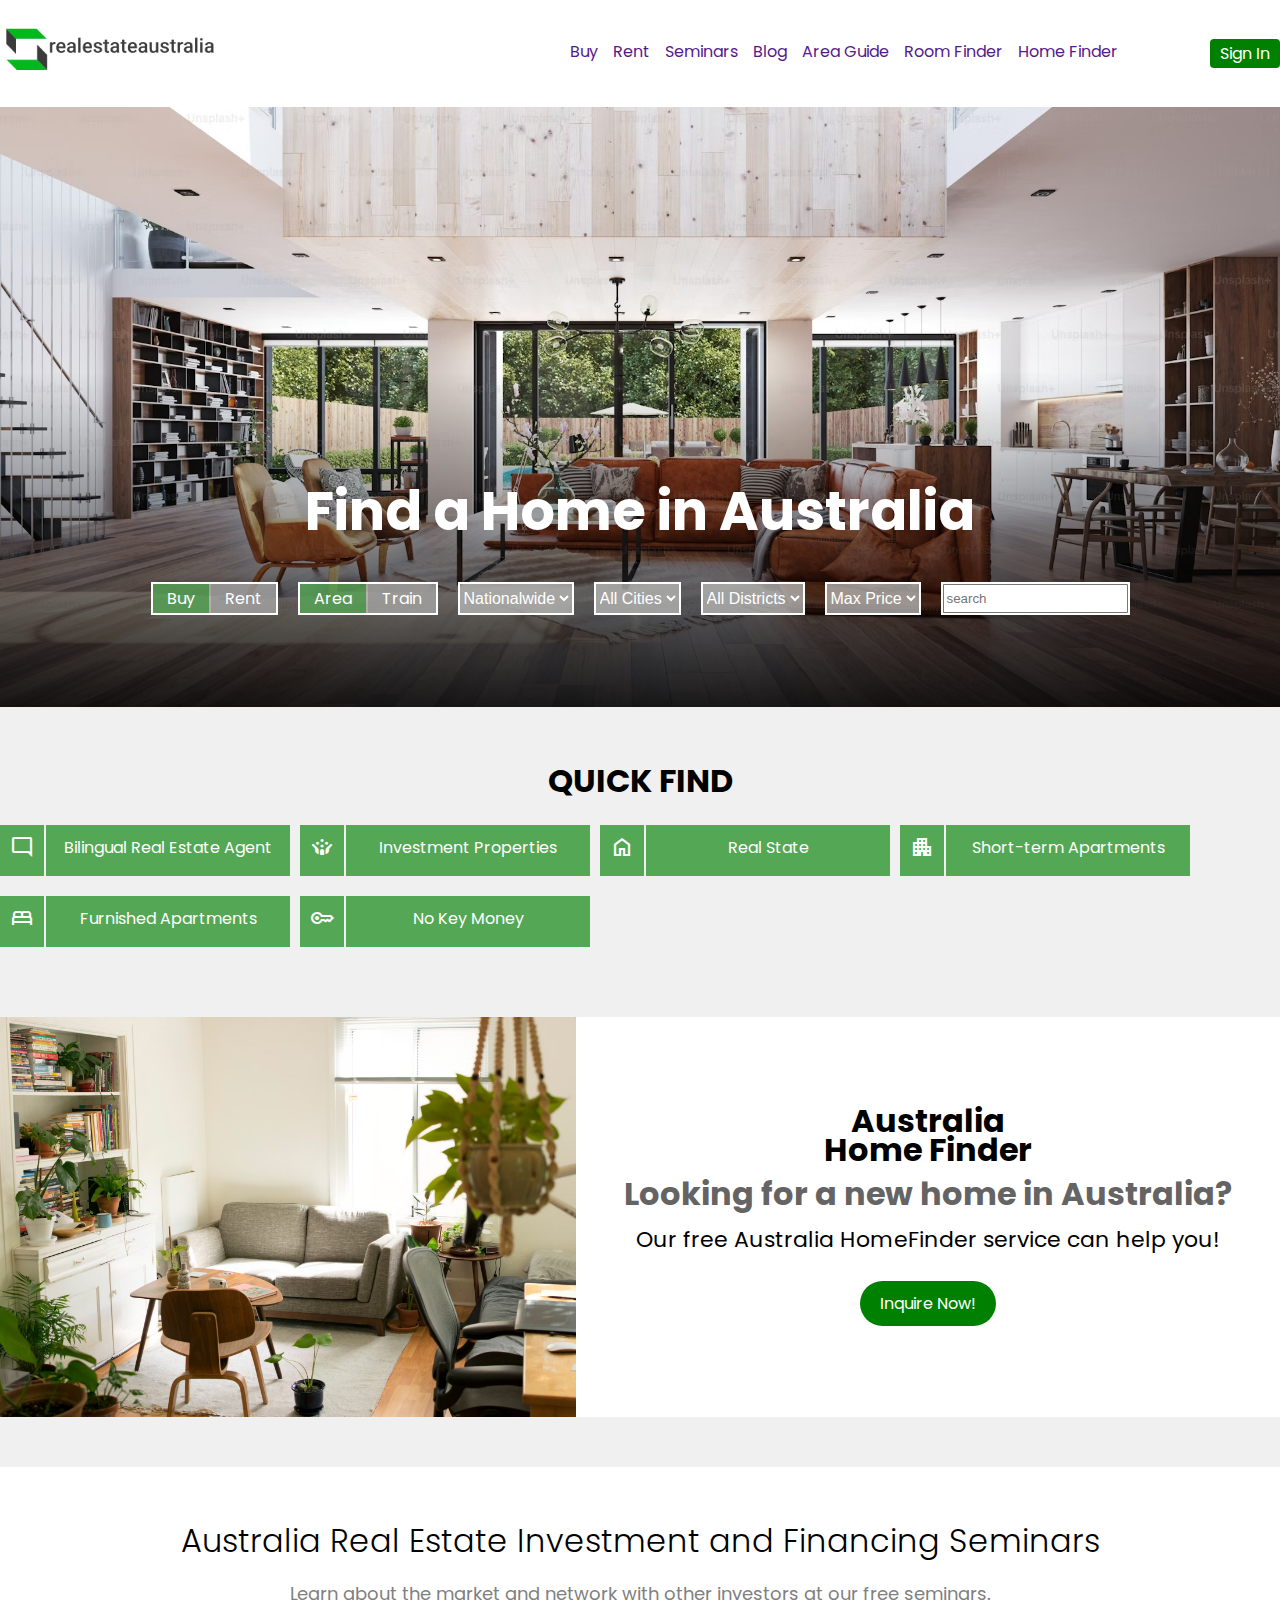
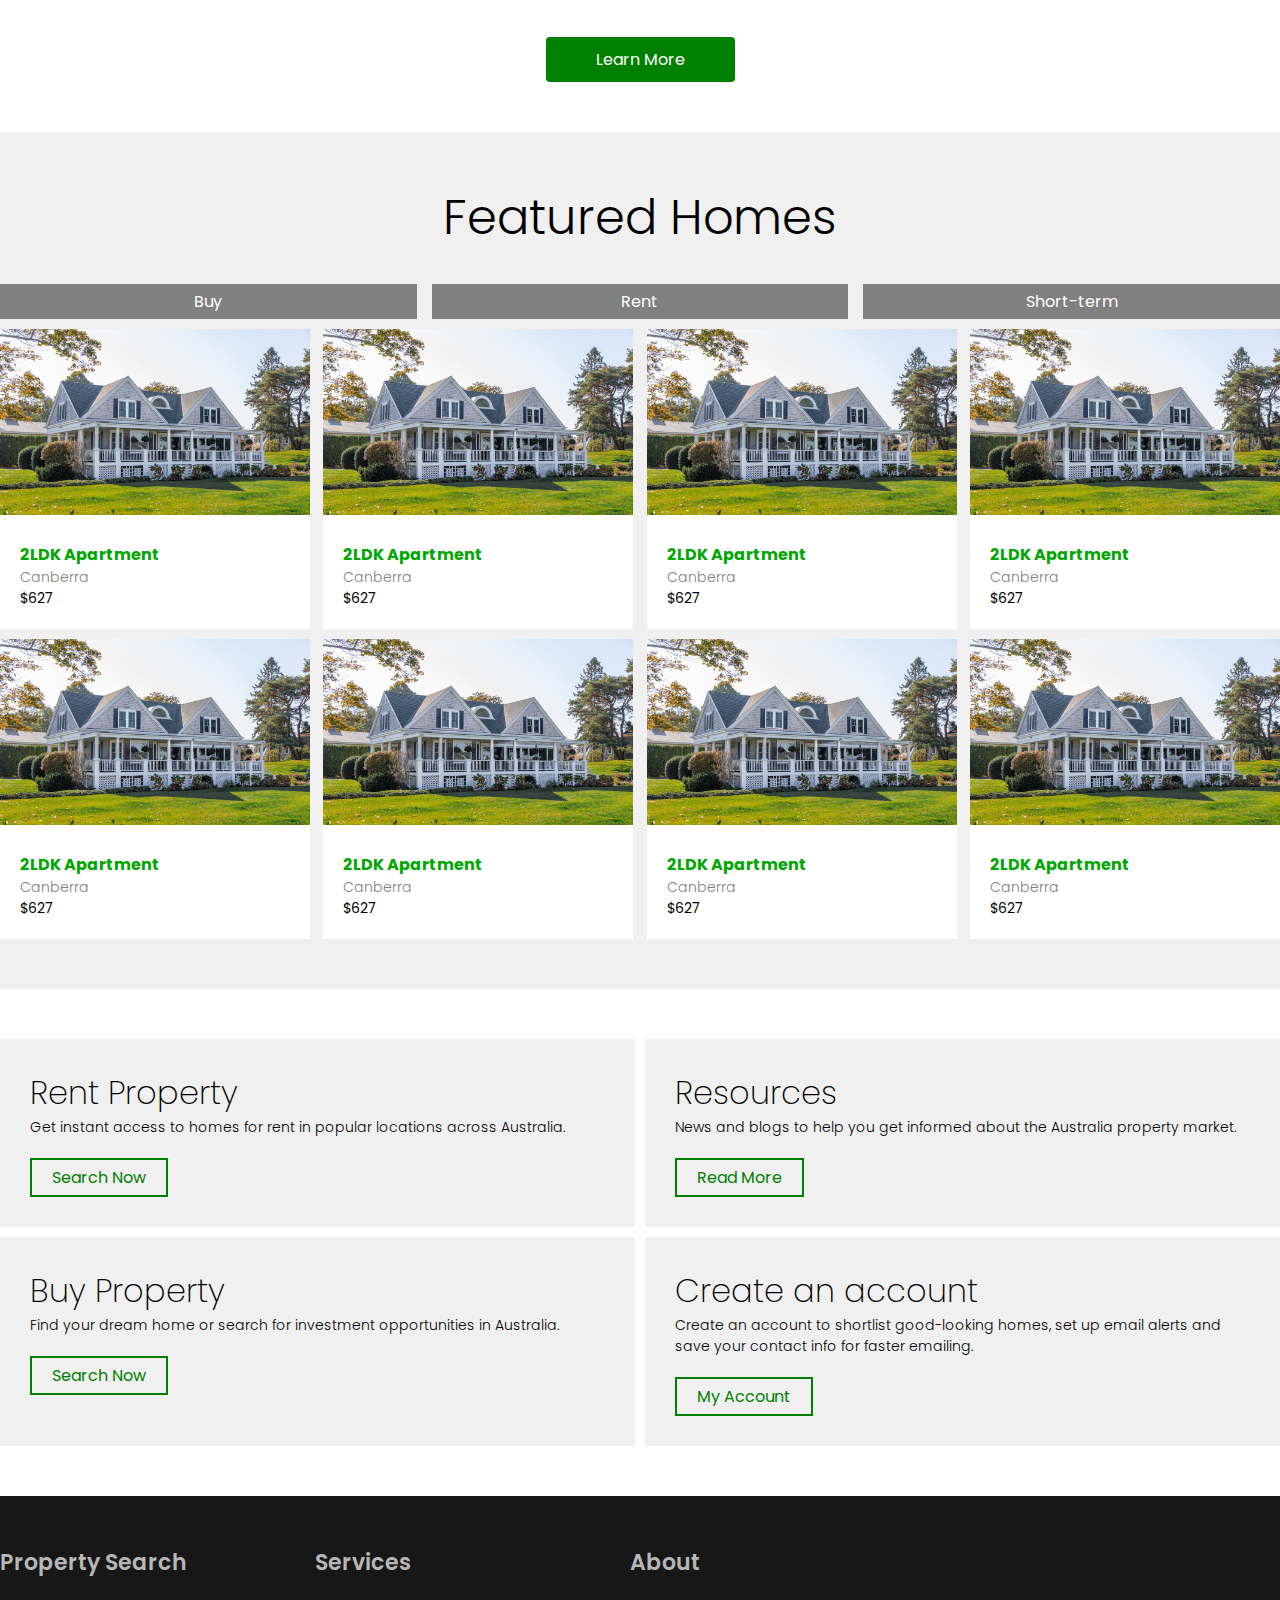
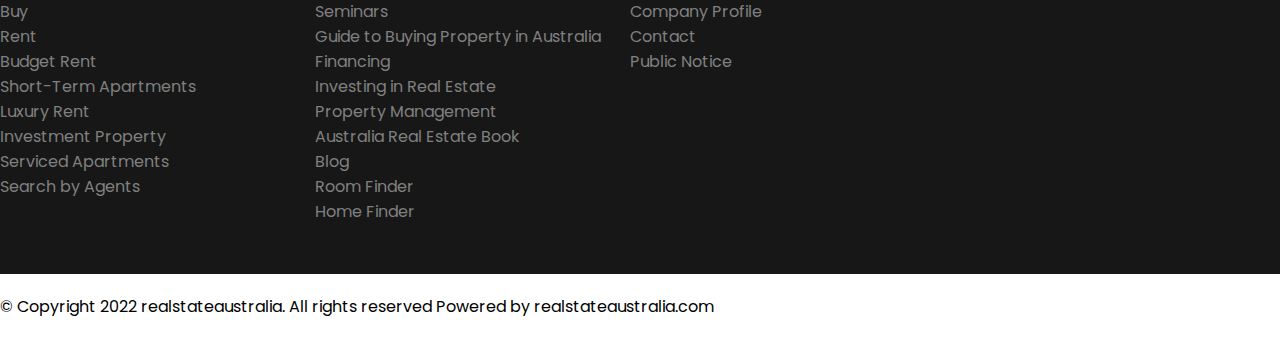
==== HTML/index.html @ 5c43f2e5 "first commit" ====
<!DOCTYPE html>
<html lang="en">
  <head>
    <meta charset="UTF-8" />
    <meta name="viewport" content="width=device-width, initial-scale=1.0" />
    <title>Document</title>
    <link rel="stylesheet" href="../CSS/style.css" />
    <link
      rel="stylesheet"
      href="https://fonts.googleapis.com/css2?family=Material+Symbols+Outlined:opsz,wght,FILL,GRAD@24,400,0,0"
    />
  </head>

  <body>
    <header>
      <nav class="container main-nav">
        <div class="main-logo">
          <img src="../IMAGE/logo.png" alt="realstateaustralia" />
        </div>
        <div class="nav-items">
          <ul>
            <li class="nav-item"><a href="">Buy</a></li>
            <li class="nav-item"><a href="">Rent</a></li>
            <li class="nav-item"><a href="">Seminars</a></li>
            <li class="nav-item"><a href="">Blog</a></li>
            <li class="nav-item"><a href="">Area Guide</a></li>
            <li class="nav-item"><a href="">Room Finder</a></li>
            <li class="nav-item"><a href="">Home Finder</a></li>
          </ul>
          <div class="signin">
            <a href="">Sign In</a>
          </div>
        </div>
        <div class="menu">
          <span class="material-symbols-outlined"> menu </span>
        </div>
      </nav>
    </header>
    <main>
      <section>
        <div class="hero">
          <div class="hero-bg">
            <img src="../IMAGE/herobg.jpg" alt="" />
          </div>
          <div class="hero-content">
            <div class="container">
              <div class="hero-title">
                <h2>Find a Home in Australia</h2>
              </div>
              <div class="hero-form">
                <div class="hero-btn">
                  <div class="btn-left">Buy</div>
                  <div class="btn-right">Rent</div>
                </div>
                <div class="hero-btn">
                  <div class="btn-left">Area</div>
                  <div class="btn-right">Train</div>
                </div>
                <div class="hero-btn">
                  <select name="" id="">
                    <option value="Nationalwide">Nationalwide</option>
                  </select>
                </div>
                <div class="hero-btn">
                  <select name="" id="">
                    <option value="All Cities">All Cities</option>
                  </select>
                </div>
                <div class="hero-btn">
                  <select name="" id="">
                    <option value="All Districts">All Districts</option>
                  </select>
                </div>
                <div class="hero-btn">
                  <select name="" id="">
                    <option value="Max Price">Max Price</option>
                  </select>
                </div>
                <div class="hero-btn">
                  <input type="search" placeholder="search" />
                </div>
              </div>
            </div>
          </div>
        </div>
      </section>

      <section>
        <div class="quick-find">
          <div class="container">
            <h2 class="heading">quick find</h2>
            <div class="row">
              <div class="qf-cards">
                <div class="q-icon">
                  <span class="material-symbols-outlined"> mode_comment </span>
                </div>
                <div class="q-title">Bilingual Real Estate Agent</div>
              </div>
              <div class="qf-cards">
                <div class="q-icon">
                  <span class="material-symbols-outlined"> crowdsource </span>
                </div>
                <div class="q-title">Investment Properties</div>
              </div>
              <div class="qf-cards">
                <div class="q-icon">
                  <span class="material-symbols-outlined"> home </span>
                </div>
                <div class="q-title">Real State</div>
              </div>
              <div class="qf-cards">
                <div class="q-icon">
                  <span class="material-symbols-outlined"> apartment </span>
                </div>
                <div class="q-title">Short-term Apartments</div>
              </div>
            </div>
            <div class="row">
              <div class="qf-cards">
                <div class="q-icon">
                  <span class="material-symbols-outlined"> bed </span>
                </div>
                <div class="q-title">Furnished Apartments</div>
              </div>
              <div class="qf-cards">
                <div class="q-icon">
                  <span class="material-symbols-outlined"> key </span>
                </div>
                <div class="q-title">No Key Money</div>
              </div>
            </div>
            <div class="row">
              <div class="q-card">
                <div class="q-card-left">
                  <img src="../IMAGE/qcard.jpg" alt="" />
                </div>
                <div class="q-card-right">
                  <h3>
                    Australia <br />
                    Home Finder
                  </h3>
                  <h4>Looking for a new home in Australia?</h4>
                  <p>Our free Australia HomeFinder service can help you!</p>
                  <a href="">Inquire Now!</a>
                </div>
              </div>
            </div>
          </div>
        </div>
      </section>

      <section>
        <div class="container learn">
          <p>Australia Real Estate Investment and Financing Seminars</p>
          <p>
            Learn about the market and network with other investors at our free
            seminars.
          </p>
          <a href="">Learn More</a>
        </div>
      </section>

      <section>
        <div class="fh-cards">
          <div class="container">
            <p class="title">Featured Homes</p>

            <div class="row tab">
              <div class="card">
                <p>Buy</p>
              </div>
              <div class="card">
                <p>Rent</p>
              </div>
              <div class="card">
                <p>Short-term</p>
              </div>
            </div>
            <div class="row cards">
              <div class="property-body">
                <img src="../IMAGE/feature.jpg" alt="" />
                <div class="content">
                  <p>2LDK Apartment</p>
                  <p>Canberra</p>
                  <p>$627</p>
                </div>
              </div>
              <div class="property-body">
                <img src="../IMAGE/feature.jpg" alt="" />
                <div class="content">
                  <p>2LDK Apartment</p>
                  <p>Canberra</p>
                  <p>$627</p>
                </div>
              </div>
              <div class="property-body">
                <img src="../IMAGE/feature.jpg" alt="" />
                <div class="content">
                  <p>2LDK Apartment</p>
                  <p>Canberra</p>
                  <p>$627</p>
                </div>
              </div>
              <div class="property-body">
                <img src="../IMAGE/feature.jpg" alt="" />
                <div class="content">
                  <p>2LDK Apartment</p>
                  <p>Canberra</p>
                  <p>$627</p>
                </div>
              </div>
            </div>
            <div class="row cards">
              <div class="property-body">
                <img src="../IMAGE/feature.jpg" alt="" />
                <div class="content">
                  <p>2LDK Apartment</p>
                  <p>Canberra</p>
                  <p>$627</p>
                </div>
              </div>
              <div class="property-body">
                <img src="../IMAGE/feature.jpg" alt="" />
                <div class="content">
                  <p>2LDK Apartment</p>
                  <p>Canberra</p>
                  <p>$627</p>
                </div>
              </div>
              <div class="property-body">
                <img src="../IMAGE/feature.jpg" alt="" />
                <div class="content">
                  <p>2LDK Apartment</p>
                  <p>Canberra</p>
                  <p>$627</p>
                </div>
              </div>
              <div class="property-body">
                <img src="../IMAGE/feature.jpg" alt="" />
                <div class="content">
                  <p>2LDK Apartment</p>
                  <p>Canberra</p>
                  <p>$627</p>
                </div>
              </div>
            </div>
          </div>
        </div>
      </section>

      <section>
        <div class="container infobox">
          <div class="row">
            <div class="info">
              <div class="content">
                <p>Rent Property</p>
                <p>
                  Get instant access to homes for rent in popular locations
                  across Australia.
                </p>
                <a href="">Search Now</a>
              </div>
            </div>
            <div class="info">
              <div class="content">
                <p>Resources</p>
                <p>
                  News and blogs to help you get informed about the Australia
                  property market.
                </p>
                <a href="">Read More</a>
              </div>
            </div>
          </div>
          <div class="row">
            <div class="info">
              <div class="content">
                <p>Buy Property</p>
                <p>
                  Find your dream home or search for investment opportunities in
                  Australia.
                </p>
                <a href="">Search Now</a>
              </div>
            </div>
            <div class="info">
              <div class="content">
                <p>Create an account</p>
                <p>
                  Create an account to shortlist good-looking homes, set up
                  email alerts and save your contact info for faster emailing.
                </p>
                <a href="">My Account</a>
              </div>
            </div>
          </div>
        </div>
      </section>
    </main>
    <footer>
      <div class="container">
        <div class="row">
          <div class="list">
            <p>Property Search</p>
            <ul>
              <li>Buy</li>
              <li>Rent</li>
              <li>Budget Rent</li>
              <li>Short-Term Apartments</li>
              <li>Luxury Rent</li>
              <li>Investment Property</li>
              <li>Serviced Apartments</li>
              <li>Search by Agents</li>
            </ul>
          </div>
          <div class="list">
            <p>Services</p>
            <ul>
              <li>Seminars</li>
              <li>Guide to Buying Property in Australia</li>
              <li>Financing</li>
              <li>Investing in Real Estate</li>
              <li>Property Management</li>
              <li>Australia Real Estate Book</li>
              <li>Blog</li>
              <li>Room Finder</li>
              <li>Home Finder</li>
            </ul>
          </div>
          <div class="list">
            <p>About</p>
            <ul>
              <li>Company Profile</li>
              <li>Contact</li>
              <li>Public Notice</li>
            </ul>
          </div>
        </div>
        
      </div>
      
    </footer>
    <div class="copyright">
        <p>© Copyright 2022 realstateaustralia. All rights reserved Powered by realstateaustralia.com</p>
    </div>
  </body>
</html>
---- CSS/style.css ----
@import url("https://fonts.googleapis.com/css2?family=Poppins:ital,wght@0,100;0,200;0,300;0,400;0,500;0,600;0,700;0,800;0,900;1,100;1,200;1,300;1,400;1,500;1,600;1,700;1,800;1,900&display=swap");

* {
  margin: 0;
  box-sizing: border-box;
}

body {
  font-family: Poppins, sans-serif;
}

.container {
  max-width: 1320px;
  margin: auto;
}

.row {
  display: flex;
  width: 100%;
  flex-wrap: nowrap;
  width: 100%;
}

.main-nav {
  display: flex;
  justify-content: space-between;
  align-items: center;
  padding: 25px 0;
}

.main-logo {
  width: 220px;
}
.nav-items {
  display: flex;
  width: 750px;
  justify-content: space-between;
}

.nav-items ul {
  display: flex;
  list-style: none;
  gap: 15px;
  color: gray;
}

a {
  text-decoration: none;
}

.signin {
  background-color: green;
  color: white;
  padding: 2px 10px;
  border-radius: 4px;
}

.signin a {
  color: white;
}

.menu {
  display: none;
}

.hero {
  height: 600px;
  position: relative;
  overflow: hidden;
}

.hero-bg {
  width: 100%;
  height: 100%;
}

img {
  width: 100%;
  height: 100%;
  object-fit: cover;
}

.hero-content {
  width: 100%;
  padding: 100px 0;
  position: absolute;
  left: 50%;
  bottom: -30%;
  transform: translate(-50%, -50%);
  background-image: linear-gradient(rgba(0, 0, 0, 0), rgba(0, 0, 0, 0.9));
}

.hero-content .container {
  display: flex;
  gap: 30px;
  flex-direction: column;
  justify-content: center;
  align-items: center;
}

.hero-title h2 {
  font-size: 54px;
  color: white;
}

.hero-btn {
  display: flex;
  width: max-content;
  background: rgba(255, 255, 255, 0.5);
  border: 2px solid white;
  gap: 2px;
}

.hero-btn select {
  border: 0;
  background-color: rgba(152, 151, 150, 0.5);
  color: white;
  font-size: 16px;
}

.hero-bg option {
  height: 100%;
}

.btn-left,
.btn-right {
  background-color: rgba(128, 128, 128, 0.5);
  padding: 2px 14px;
  color: white;
}

.btn-left {
  background-color: rgba(0, 128, 0, 0.5);
}

.hero-form {
  display: flex;
  gap: 20px;
}

/* quick-find */

.quick-find {
  text-align: center;
  background-color: #f0f0f0;
  padding: 50px 0;
}

.quick-find h2 {
  text-transform: uppercase;
  font-size: 32px;
  font-weight: light;
  margin-bottom: 20px;
}

.quick-find .row {
  gap: 10px;
  margin-top: 20px;
}

.qf-cards {
  width: calc(25% - 30px);
  display: flex;
  gap: 2px;
}

.qf-cards span {
  color: white;
}

.qf-cards .q-icon,
.qf-cards .q-title {
  background-color: rgba(0, 128, 0, 0.65);
  padding: 10px;
  transition: all 200ms ease-in-out;
}

.qf-cards .q-title {
  width: 100%;
  color: white;
}

.qf-cards:hover {
  cursor: pointer;
}

.qf-cards:hover .q-icon,
.qf-cards:hover .q-title {
  background-color: rgba(0, 128, 0, 0.8);
}

.q-card {
  display: flex;
  background-color: white;
  width: 100%;
  height: 400px;
  margin-top: 50px;
}

.q-card .q-card-left {
  width: 45%;
}
.q-card .q-card-right {
  width: 55%;
  display: flex;
  flex-direction: column;
  gap: 5px;
  align-items: center;
  justify-content: center;
}

.q-card-right h3 {
  font-size: 32px;
  line-height: 0.9;
}
.q-card-right h4 {
  font-size: 32px;
  color: rgb(100, 100, 100);
}
.q-card-right p {
  font-size: 22px;
}

.q-card-right a {
  background-color: green;
  padding: 10px 20px;
  border-radius: 100px;
  color: white;
  margin-top: 20px;
}

.q-card-right a:hover {
  background-color: #005d00;
}

/* learn  */

.learn {
  text-align: center;
  margin: 50px auto;
}

.learn > :first-child {
  font-size: 32px;
  font-weight: 300;
  color: black;
  margin-bottom: 15px;
}

.learn p {
  font-size: 18px;
  color: gray;
}

.learn a {
  display: block;
  width: fit-content;
  background-color: green;
  padding: 10px 50px;
  border-radius: 4px;
  color: white;
  margin: 30px auto 0;
}

.learn a:hover {
  background-color: #005d00;
}
/* fh-cards */

.fh-cards {
  background-color: #f0f0f0;
  padding: 50px 0;
}

.fh-cards .title {
  font-size: 48px;
  text-align: center;
  font-weight: 300;
}

.fh-cards .row {
  margin-top: 10px;
}

.fh-cards .tab {
  margin-top: 30px;
  justify-content: space-between;
}

.fh-cards .tab > * {
  width: calc(33.33% - 10px);
  background-color: gray;
  text-align: center;
  color: white;
  padding: 5px 0;
}

.fh-cards .cards {
  justify-content: space-between;
}

.property-body {
  width: calc(25% - 10px);
  height: 100%;
  background-color: white;
}

.property-body img {
  aspect-ratio: 5 / 3;
  object-fit: cover;
}

.property-body .content {
  padding: 20px;
  font-size: 14px;
}

.property-body .content > :first-child {
  color: rgb(0, 167, 0);
  font-weight: bold;
  font-size: 16px;
}

.property-body .content > :nth-child(2) {
  font-weight: 300;
  color: gray;
}

/* infobox */

.infobox {
  margin: 50px auto;
}

.infobox .row {
  justify-content: space-between;
  margin-top: 10px;
}

.infobox .info {
  width: calc(50% - 5px);
  background-color: #f0f0f0;
  padding: 30px;
}

.infobox .content > :first-child {
  font-size: 32px;
  font-weight: 200;
}

.infobox .content > :nth-child(2) {
  font-size: 14px;
  font-weight: 300;
}

.infobox .content a {
  display: block;
  width: fit-content;
  border: 2px solid green;
  color: green;
  padding: 5px 20px;
  margin-top: 20px;
}

/* footer */

footer {
  background-color: #171717;
  padding: 50px 0;
}

footer p {
  color: rgb(183, 183, 183);
  font-weight: 600;
  font-size: 22px;
}

footer .list {
  width: calc(25% - 5px);
}

footer ul {
  list-style: none;
  padding: 0;
  margin-top: 20px;
}

footer li {
  color: gray;
}

.copyright {
  max-width: 1320px;
  margin: auto;
  padding: 20px 0;
}

@media (max-width: 768px) {
  header {
    padding: 0 10px;
  }
  main {
    padding: 0 10px;
  }
  .menu {
    display: block;
  }

  .hero {
    height: auto;
  }
  .hero-content {
    position: static;
    padding: 10px 0;
    transform: translate(0, 0);

    background: white;
  }
  .hero-title h2 {
    font-size: 28px;
  }

  .nav-items {
    display: none;
  }

  .hero-form,
  .row,
  .q-card {
    flex-direction: column;
    gap: 20px;
  }

  .hero-btn {
    width: 100%;
    height: 40px;
  }

  .hero-form {
    width: 80%;
    margin: auto;
  }
  .hero-btn select {
    width: 100%;
  }

  .hero-btn input {
    width: 100%;
  }

  .btn-left,
  .btn-right {
    width: 50%;
    text-align: center;
  }
  .row > * {
    width: 100% !important;
  }

  .q-card {
    height: 100%;
  }
  .q-card > * {
    width: 100% !important;
  }
  .q-card-right {
    padding: 50px;
  }
  .q-card-right h4 {
    font-size: 22px;
  }
  .q-card-right p {
    font-size: 18px;
  }
  .learn > :first-child {
    font-size: 24px;
  }
  .learn p {
    font-size: 16px;
  }
  .fh-cards .title {
    font-size: 36px;
  }
  footer {
    padding: 20px;
  }

  footer .list {
    margin-top: 50px;
  }
}
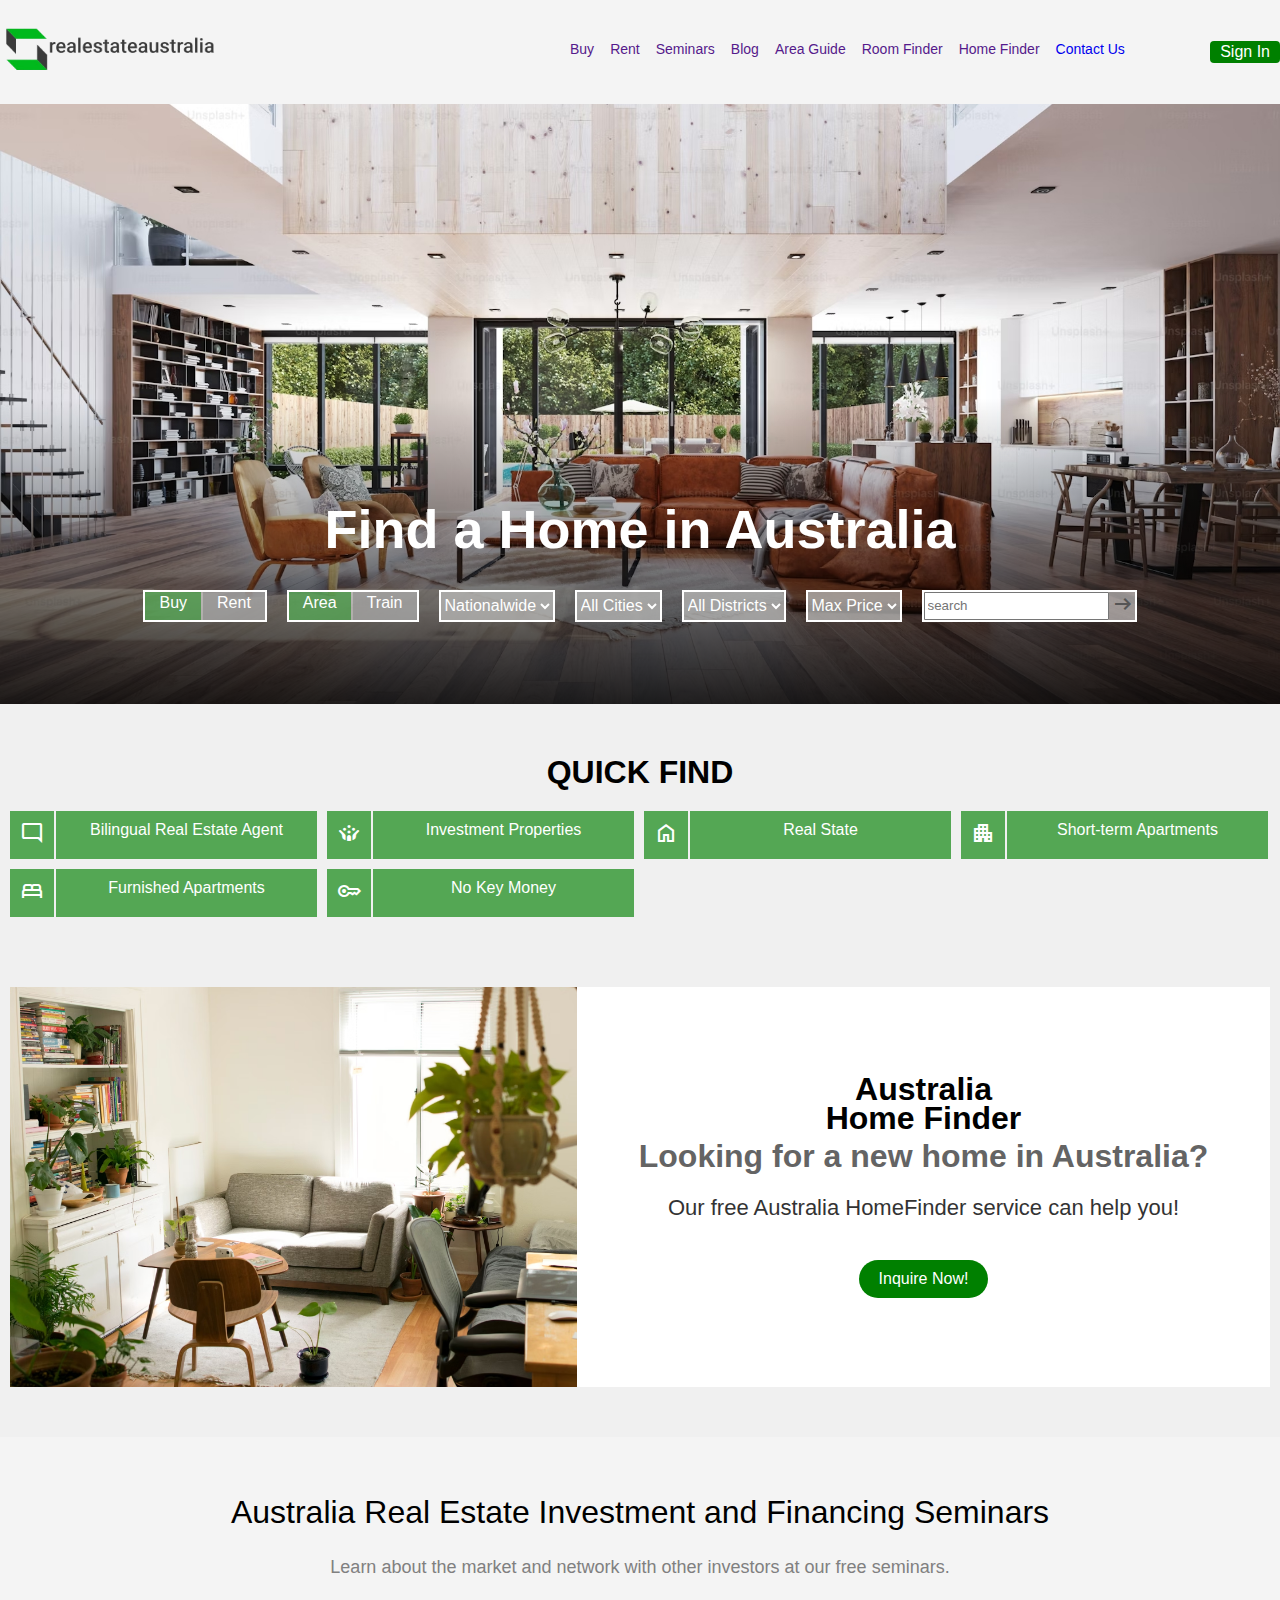
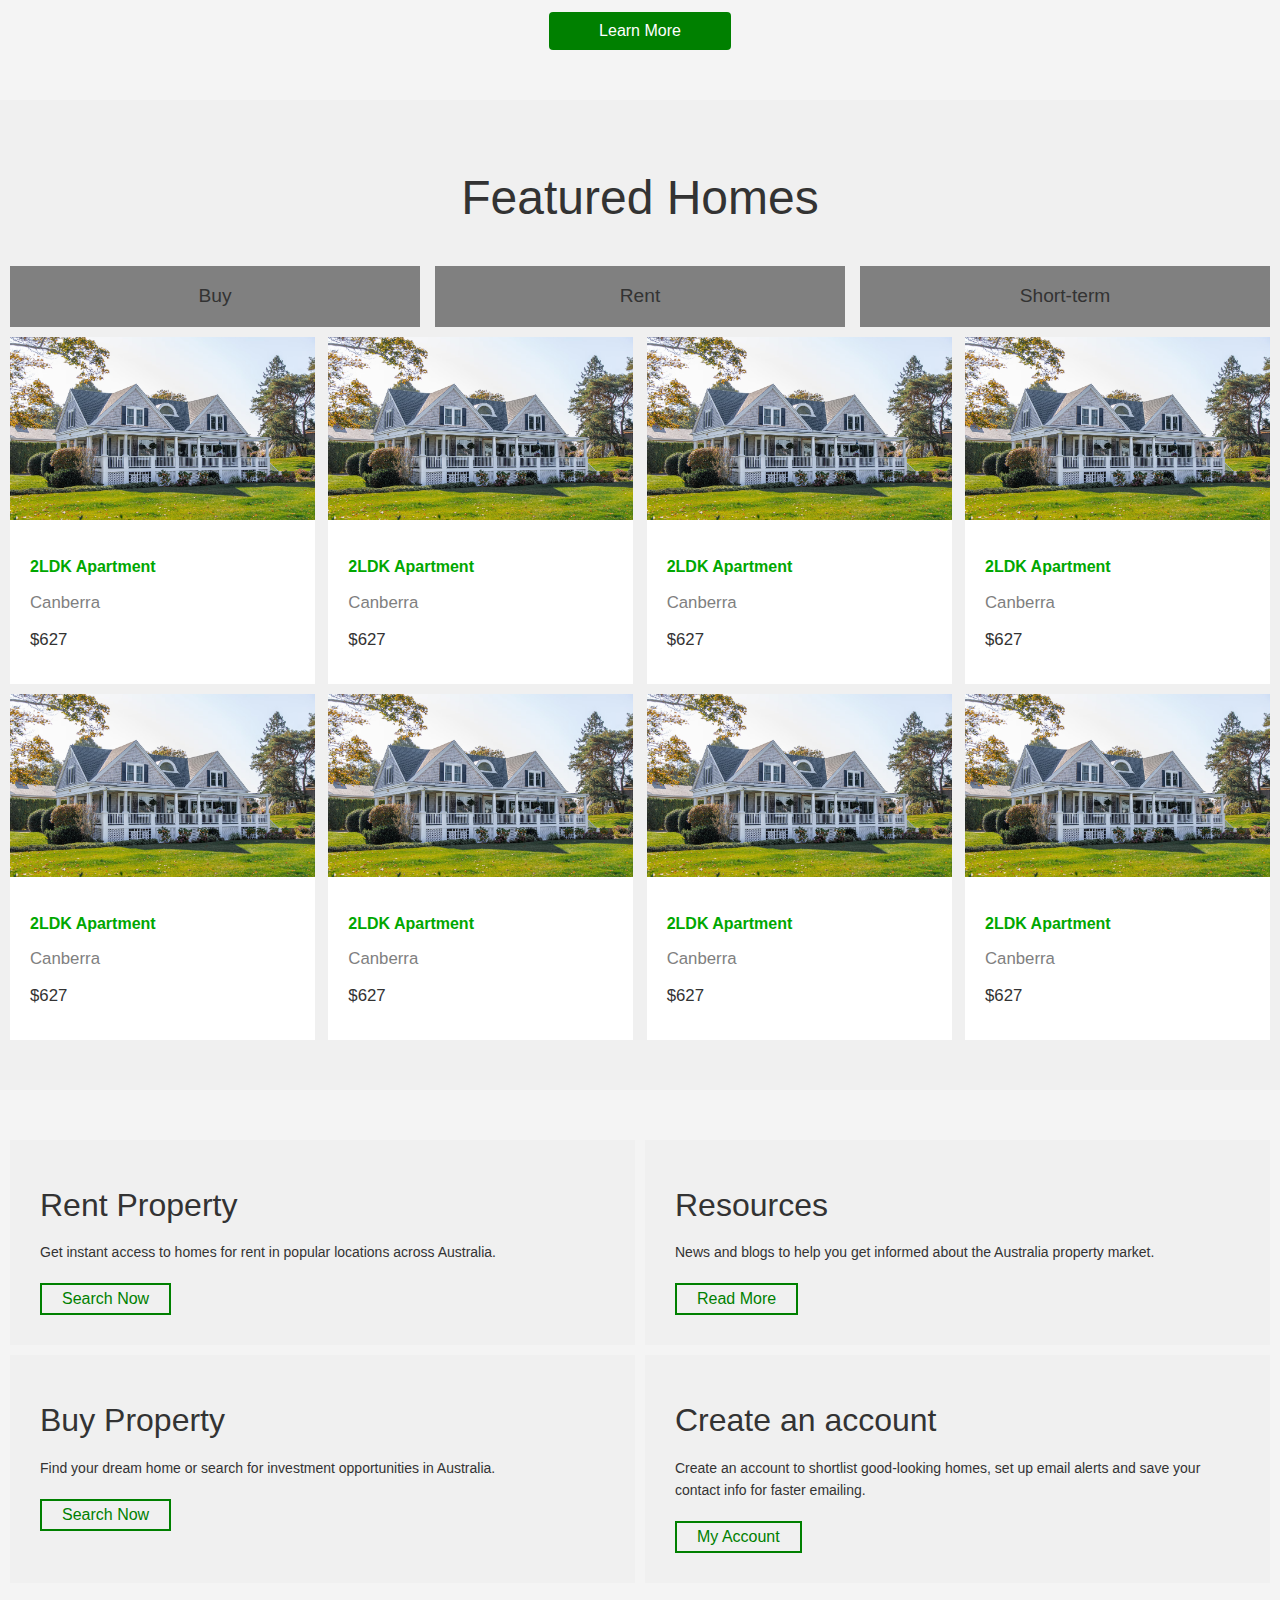
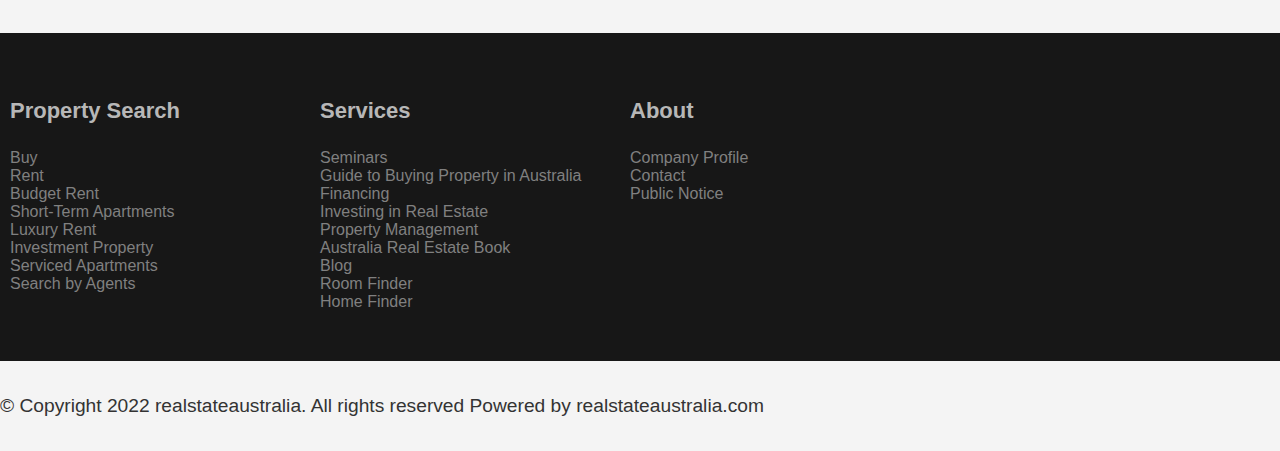
==== commit 9c7bb840: "ass3" ====
--- a/HTML/index.html
+++ b/HTML/index.html
@@ -3,7 +3,7 @@
   <head>
     <meta charset="UTF-8" />
     <meta name="viewport" content="width=device-width, initial-scale=1.0" />
-    <title>Document</title>
+    <title>Home Finder Website</title>
     <link rel="stylesheet" href="../CSS/style.css" />
     <link
       rel="stylesheet"
@@ -15,7 +15,9 @@
     <header>
       <nav class="container main-nav">
         <div class="main-logo">
-          <img src="../IMAGE/logo.png" alt="realstateaustralia" />
+          <a href="index.html">
+            <img src="../IMAGE/logo.png" alt="realstateaustralia" />
+          </a>
         </div>
         <div class="nav-items">
           <ul>
@@ -26,6 +28,7 @@
             <li class="nav-item"><a href="">Area Guide</a></li>
             <li class="nav-item"><a href="">Room Finder</a></li>
             <li class="nav-item"><a href="">Home Finder</a></li>
+            <li class="nav-item"><a href="contact.html">Contact Us</a></li>
           </ul>
           <div class="signin">
             <a href="">Sign In</a>
@@ -33,6 +36,21 @@
         </div>
         <div class="menu">
           <span class="material-symbols-outlined"> menu </span>
+        </div>
+        <div class="off-canvas">
+          <div class="off-canvas-close">
+            <span class="material-symbols-outlined"> close </span>
+          </div>
+          <ul>
+            <li class="nav-item"><a href="">Buy</a></li>
+            <li class="nav-item"><a href="">Rent</a></li>
+            <li class="nav-item"><a href="">Seminars</a></li>
+            <li class="nav-item"><a href="">Blog</a></li>
+            <li class="nav-item"><a href="">Area Guide</a></li>
+            <li class="nav-item"><a href="">Room Finder</a></li>
+            <li class="nav-item"><a href="">Home Finder</a></li>
+            <li class="nav-item"><a href="contact.html">Contact Us</a></li>
+          </ul>
         </div>
       </nav>
     </header>
@@ -78,6 +96,11 @@
                 </div>
                 <div class="hero-btn">
                   <input type="search" placeholder="search" />
+                  <a href="listing.html" class="search-all">
+                    <span class="material-symbols-outlined">
+                      arrow_right_alt
+                    </span>
+                  </a>
                 </div>
               </div>
             </div>
@@ -114,8 +137,7 @@
                 </div>
                 <div class="q-title">Short-term Apartments</div>
               </div>
-            </div>
-            <div class="row">
+
               <div class="qf-cards">
                 <div class="q-icon">
                   <span class="material-symbols-outlined"> bed </span>
@@ -336,12 +358,15 @@
             </ul>
           </div>
         </div>
-        
       </div>
-      
     </footer>
     <div class="copyright">
-        <p>© Copyright 2022 realstateaustralia. All rights reserved Powered by realstateaustralia.com</p>
+      <p>
+        © Copyright 2022 realstateaustralia. All rights reserved Powered by
+        realstateaustralia.com
+      </p>
     </div>
+
+    <script src="/js/script.js"></script>
   </body>
 </html>
--- a/CSS/style.css
+++ b/CSS/style.css
@@ -13,12 +13,15 @@
   max-width: 1320px;
   margin: auto;
 }
+.nav-items ul li {
+  font-size: 14px;
+}
 
 .row {
   display: flex;
   width: 100%;
   flex-wrap: nowrap;
-  width: 100%;
+  padding: 0 10px;
 }
 
 .main-nav {
@@ -40,7 +43,7 @@
 .nav-items ul {
   display: flex;
   list-style: none;
-  gap: 15px;
+  gap: 16px;
   color: gray;
 }
 
@@ -61,6 +64,7 @@
 
 .menu {
   display: none;
+  cursor: pointer;
 }
 
 .hero {
@@ -136,8 +140,52 @@
 .hero-form {
   display: flex;
   gap: 20px;
-}
-
+  width: 100%;
+  justify-content: center;
+  flex-wrap: wrap;
+}
+
+.off-canvas {
+  position: fixed;
+  top: 0;
+  left: 0;
+  z-index: 1;
+  width: 100%;
+  height: 100%;
+  background-color: #f4f4f4;
+  padding: 40px 10px 40px;
+  transform: translateX(100%);
+  transition: all 500ms ease-in-out;
+}
+
+.off-canvas.show {
+  transform: translateX(0);
+}
+
+.off-canvas-close {
+  text-align: right;
+  cursor: pointer;
+}
+
+.off-canvas-close span {
+  font-size: 28px;
+}
+
+.off-canvas ul {
+  padding: 0 40px;
+  list-style-type: none;
+  margin-top: 50px;
+}
+
+.off-canvas li {
+  font-size: 22px;
+  margin: 20px 0;
+  border-bottom: 0.5px solid rgb(189, 189, 189);
+}
+
+.off-canvas li a {
+  color: black;
+}
 /* quick-find */
 
 .quick-find {
@@ -156,10 +204,12 @@
 .quick-find .row {
   gap: 10px;
   margin-top: 20px;
+  flex-wrap: wrap;
 }
 
 .qf-cards {
-  width: calc(25% - 30px);
+  width: calc(25% - 8px);
+  min-width: 300px;
   display: flex;
   gap: 2px;
 }
@@ -297,6 +347,7 @@
 
 .fh-cards .cards {
   justify-content: space-between;
+  flex-wrap: wrap;
 }
 
 .property-body {
@@ -399,13 +450,13 @@
   header {
     padding: 0 10px;
   }
-  main {
-    padding: 0 10px;
-  }
+
   .menu {
     display: block;
   }
-
+  .nav-items {
+    display: none;
+  }
   .hero {
     height: auto;
   }
@@ -418,10 +469,6 @@
   }
   .hero-title h2 {
     font-size: 28px;
-  }
-
-  .nav-items {
-    display: none;
   }
 
   .hero-form,
@@ -488,4 +535,331 @@
   footer .list {
     margin-top: 50px;
   }
-}
+  
+  .property-card{
+    flex-direction: column;
+  }
+
+  .property-card > *{
+    width: 100%!important;
+  }
+
+  .property-image{
+  max-height: max-content!important;
+  }
+
+  .details-content{
+    flex-direction: column-reverse;
+  }
+
+  .details-content .right,
+  .details-content .left{
+    width: 100%!important;
+  }
+}
+
+@media (min-width: 768px) and (max-width: 991px) {
+  header {
+    padding: 0 10px;
+  }
+
+  .menu {
+    display: block;
+  }
+  .nav-items {
+    display: none;
+  }
+  .quick-find .row {
+    justify-content: center;
+  }
+  .property-body {
+    width: calc(50% - 10px);
+  }
+  footer .list {
+    width: calc(33.33% - 10px) !important;
+  }
+
+  
+}
+
+/* Contact Page */
+.nav-items ul li a.active {
+  color: green;
+  font-weight: bold;
+  border-bottom: 2px solid green;
+}
+
+/* Overall body styles */
+body {
+  font-family: Arial, sans-serif;
+  background-color: #f4f4f4; /* Light background for contrast */
+  margin: 0;
+  padding: 0;
+}
+
+/* Container for the contact form */
+.contact-container {
+  background-color: #ffffff; /* White background for the form */
+  padding: 40px; /* Increased padding for better spacing */
+  margin: 20px auto; /* Center the form on the page */
+  border-radius: 10px; /* Rounded corners */
+  box-shadow: 0 4px 20px rgba(0, 0, 0, 0.1); /* Enhanced shadow */
+  max-width: 500px; /* Limiting the width for better readability */
+  text-align: left; /* Align text to the left */
+}
+
+/* Heading style */
+.contact-container h2 {
+  color: #4caf50; /* Vibrant green color */
+  text-align: center; /* Center the heading */
+  margin-bottom: 30px; /* Space below the heading */
+  font-size: 24px; /* Increased font size */
+}
+
+/* Label styles */
+label {
+  display: block; /* Each label takes a full line */
+  margin-bottom: 8px; /* Space below each label */
+  color: #333; /* Dark gray color for better readability */
+  font-weight: bold; /* Bold text for labels */
+  font-size: 16px; /* Font size for labels */
+}
+
+/* Input field styles */
+input[type="text"],
+input[type="email"],
+input[type="number"] {
+  width: 100%; /* Full width of the container */
+  padding: 12px; /* Padding inside the input */
+  margin-bottom: 20px; /* Space below each input */
+  border: 2px solid #4caf50; /* Green border */
+  border-radius: 5px; /* Rounded corners */
+  font-size: 16px; /* Font size for inputs */
+  transition: border-color 0.3s, box-shadow 0.3s; /* Smooth transition */
+}
+
+/* Change border color on focus */
+input[type="text"]:focus,
+input[type="email"]:focus,
+input[type="number"]:focus {
+  border-color: #45a049; /* Darker green when focused */
+  box-shadow: 0 0 5px rgba(69, 160, 73, 0.5); /* Soft glow effect */
+  outline: none; /* Remove default outline */
+}
+
+/* Styles for the submit button */
+button[type="submit"] {
+  background-color: #4caf50; /* Green background */
+  color: white; /* White text color */
+  border: none; /* No border */
+  padding: 12px 20px; /* Padding inside the button */
+  border-radius: 5px; /* Rounded corners */
+  font-size: 18px; /* Increased font size */
+  cursor: pointer; /* Pointer cursor on hover */
+  transition: background-color 0.3s, transform 0.3s; /* Smooth transition */
+}
+
+/* Change button background on hover */
+button[type="submit"]:hover {
+  background-color: #45a049; /* Darker green on hover */
+  transform: translateY(-2px); /* Slight lift effect */
+}
+
+/* Responsive adjustments */
+@media (max-width: 768px) {
+  .contact-container {
+    padding: 20px; /* Adjust padding for smaller screens */
+  }
+
+  button[type="submit"] {
+    width: 100%; /* Full width for the button */
+  }
+}
+.thanks {
+  text-align: center;
+  margin: 20px auto;
+  padding: 30px;
+  max-width: 600px; /* Limiting the width for better readability */
+}
+
+h1 {
+  color: green; /* Blue color for the heading */
+  margin-bottom: 20px; /* Space below the heading */
+  font-size: 2.5em; /* Larger font size for emphasis */
+}
+
+p {
+  font-size: 1.2em; /* Slightly larger font for better readability */
+  line-height: 1.6; /* Line height for better spacing */
+  color: #333; /* Dark gray color for text */
+  margin: 10px 0; /* Space above and below each paragraph */
+}
+
+strong {
+  color: green; /* Blue color for strong emphasis (labels) */
+}
+
+span {
+  color: #555; /* Gray color for displayed data */
+  font-weight: 600; /* Slightly bolder for visibility */
+}
+
+
+.listing{
+  border-block: 2px solid rgb(217, 217, 217);
+}
+
+.listing-title{
+  max-width: 1320px;
+  margin: auto;
+}
+
+.listing h2{
+  background-color: #45a049;
+  width: fit-content;
+  padding: 5px 50px;
+  font-size: 18px;
+  color: white;
+  font-weight: normal;
+}
+.property-list{
+  max-width: 1320px;
+  margin: 50px auto;
+}
+
+.property-list .row{
+  flex-direction: column;
+  gap: 50px;
+}
+
+.property-card{
+  display: flex;
+  max-width: 900px;
+  border: 2px solid green;
+}
+
+.property-image{
+  width: 40%;
+  max-height: 300px;
+  overflow: hidden;
+}
+
+.property-content {
+  width: 60%;
+  border-left: 2px solid rgb(213, 213, 213);
+}
+
+.property-title{
+  color: #45a049;
+}
+
+.property-title,
+.listing-item{
+  padding: 10px;
+  border-bottom: 2px solid rgb(217, 217, 217);
+}
+
+.listing-item{
+  color: rgb(141, 141, 141);
+}
+
+.property-content .details{
+  width: 100%;
+  background-color: #45a049;
+  color: white;
+  text-align: center;
+}
+
+.property-content .details a{
+  color: white;
+  padding: 10px;
+  display: flex;
+  text-align: center;
+  justify-content: center;
+  width: 100%;
+  height: 100%;
+}
+
+.details-pg{
+  max-width: 1320px;
+  margin:50px auto;
+}
+
+.details-card{
+  max-width: 900px;
+  background-color: white;
+}
+
+.details-card .heading{
+  display: flex;
+  justify-content: space-between;
+  padding: 0 20px;
+}
+.details-content{
+  display: flex;
+}
+
+.details-content .left{
+  width: 40%;
+  margin: 10px;
+ height: fit-content;
+  border: 1px solid #45a049;
+}
+
+.details-content .left form{
+  padding: 10px;
+}
+
+.inquiry button{
+  background-color: red;
+  width: 100%;
+  color: white;
+  padding: 5px 0;
+  border: none;
+  font-size: 16px;
+  margin-top: 10px;
+}
+
+.details-content p{
+  background-color: #45a049;
+  margin: 0;
+  text-align: center;
+  color: white;
+}
+.details-content .right{
+  border-left: 2px solid #dcdcdc;
+  width: 60%;
+}
+
+.details-content .right .listitem{
+  display: flex;
+  justify-content: space-between;
+  padding: 10px;
+  border-bottom: 2px solid rgb(225, 225, 225);
+}
+
+.details-content .right .listitem .sec{
+  font-weight: 200!important;
+  color: gray;
+}
+
+.details-content .right .listitem.heading{
+  background-color: #45a049;
+  color: white;
+}
+
+
+@media (max-width:1320px){
+  .property-list .row{
+    align-items: center;
+  }
+
+  .details-card{
+    margin: auto;
+  }
+
+  .listing-title{
+    display: flex;
+    justify-content: center;
+  }
+}